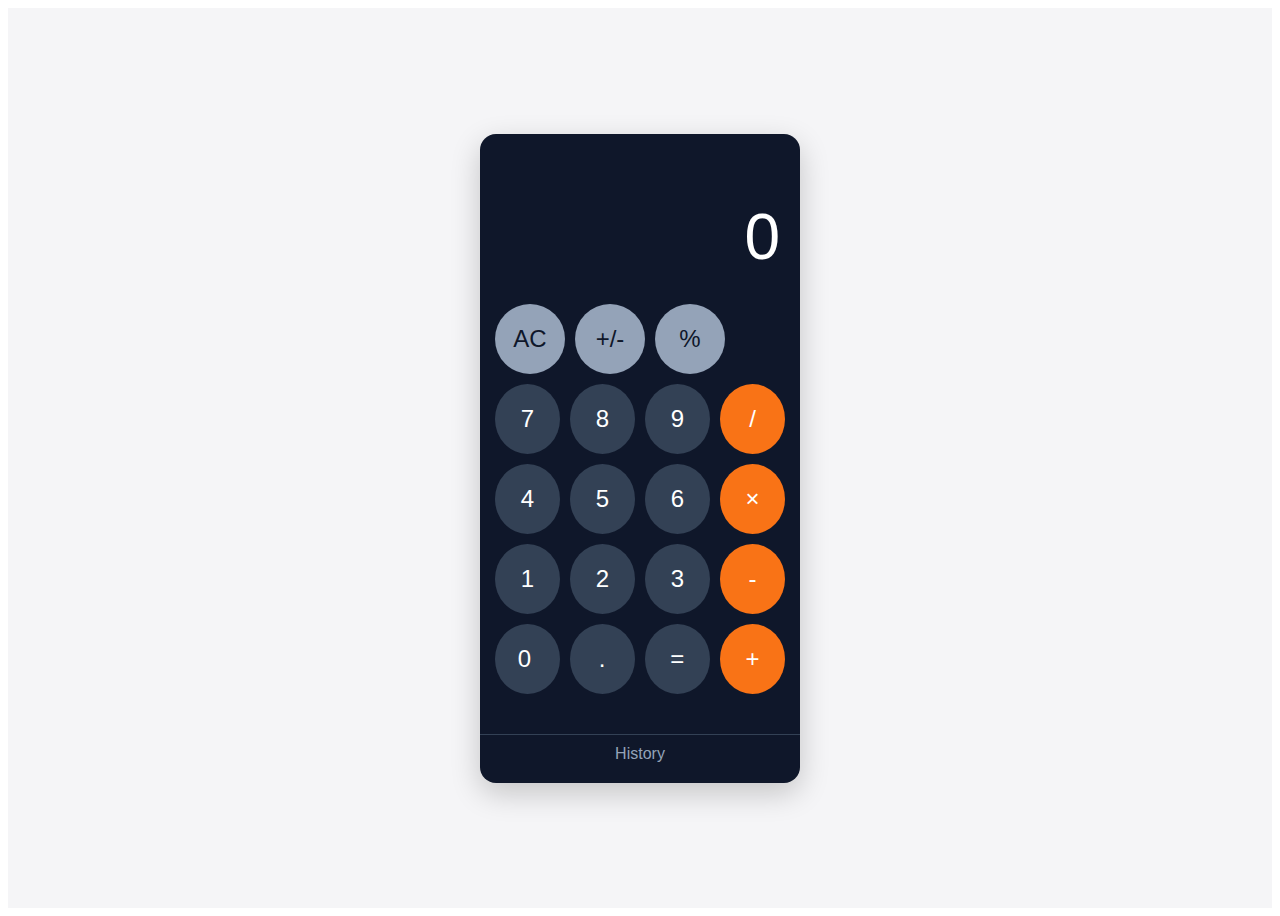
==== assignments/assignment-4/index.html @ 21147276 "assignment-4" ====
<!DOCTYPE html>
<html lang="en">
<head>
  <meta charset="UTF-8">
  <meta name="viewport" content="width=device-width, initial-scale=1.0">
  <title>Vanilla JS Calculator</title>
  <link rel="stylesheet" href="style.css">
</head>
<body>
  <div class="calculator-container">
    <div class="calculator">
      <div class="calc-display">0</div>
      <div class="calc-keypad">
        <div class="function-keys">
          <button class="calc-button function" data-value="clear">AC</button>
          <button class="calc-button function" data-value="sign">+/-</button>
          <button class="calc-button function" data-value="percent">%</button>
        </div>
        <div class="calc-row">
          <button class="calc-button" data-value="7">7</button>
          <button class="calc-button" data-value="8">8</button>
          <button class="calc-button" data-value="9">9</button>
          <button class="calc-button operator" data-value="/">/</button>
        </div>
        <div class="calc-row">
          <button class="calc-button" data-value="4">4</button>
          <button class="calc-button" data-value="5">5</button>
          <button class="calc-button" data-value="6">6</button>
          <button class="calc-button operator" data-value="*">×</button>
        </div>
        <div class="calc-row">
          <button class="calc-button" data-value="1">1</button>
          <button class="calc-button" data-value="2">2</button>
          <button class="calc-button" data-value="3">3</button>
          <button class="calc-button operator" data-value="-">-</button>
        </div>
        <div class="calc-row">
          <button class="calc-button" data-value="0">0</button>
          <button class="calc-button" data-value=".">.</button>
          <button class="calc-button" data-value="=">=</button>
          <button class="calc-button operator" data-value="+">+</button>
        </div>
      </div>
      <div class="history-container">
        <div class="history-title">History</div>
      </div>
    </div>
  </div>
  <script src="calculator.js"></script>
</body>
</html>
---- assignments/assignment-4/style.css ----
.calculator-container {
  display: flex;
  justify-content: center;
  align-items: center;
  min-height: 100vh;
  background-color: #f5f5f7;
  font-family: -apple-system, BlinkMacSystemFont, 'Segoe UI', Roboto, sans-serif;
}

.calculator {
  width: 320px;
  background-color: #0F172A;
  border-radius: 16px;
  overflow: hidden;
  box-shadow: 0 10px 30px rgba(0, 0, 0, 0.2);
}

.calc-display {
  height: 120px;
  display: flex;
  justify-content: flex-end;
  align-items: flex-end;
  color: white;
  font-size: 64px;
  font-weight: 300;
  padding: 20px;
  overflow: hidden;
  text-overflow: ellipsis;
  white-space: nowrap;
}

.calc-keypad {
  padding: 10px;
}

.calc-row {
  display: flex;
  margin-bottom: 10px;
}

.function-keys {
  display: flex;
  margin-bottom: 10px;
}

.calc-button {
  width: 70px;
  height: 70px;
  border-radius: 50%;
  border: none;
  margin: 0 5px;
  font-size: 24px;
  font-weight: 500;
  cursor: pointer;
  transition: all 0.2s ease;
  background-color: #334155;
  color: white;
  display: flex;
  justify-content: center;
  align-items: center;
}

.calc-button:active {
  transform: scale(0.95);
}

.function {
  background-color: #94a3b8;
  color: #0F172A;
}

.operator {
  background-color: #f97316;
  color: white;
}

.calc-button[data-value="0"] {
  width: 70px;
  border-radius: 50%;
  justify-content: center;
  padding-left: 0;
}

/* History styling */
.history-container {
  margin-top: 20px;
  max-height: 200px;
  overflow-y: auto;
  border-top: 1px solid #334155;
  padding: 10px;
}

.history-title {
  color: #94a3b8;
  font-size: 16px;
  margin-bottom: 10px;
  text-align: center;
}

.history-item {
  color: #94a3b8;
  font-size: 14px;
  margin-bottom: 5px;
  display: flex;
  justify-content: space-between;
}

.history-expression {
  color: #e2e8f0;
}

.history-result {
  color: #f97316;
}

.clear-history {
  background-color: #1e293b;
  color: #94a3b8;
  border: none;
  border-radius: 4px;
  padding: 5px 10px;
  font-size: 12px;
  cursor: pointer;
  margin-top: 10px;
  width: 100%;
  transition: all 0.2s ease;
}

.clear-history:hover {
  background-color: #334155;
  color: white;
}

/* Media queries for responsiveness */
@media (max-width: 375px) {
  .calculator {
    width: 280px;
  }
  
  .calc-button {
    width: 60px;
    height: 60px;
    font-size: 20px;
  }
  
  .calc-button[data-value="0"] {
    width: 60px;
    padding-left: 0;
  }
  
  .calc-display {
    height: 100px;
    font-size: 52px;
  }
  
  .history-container {
    max-height: 150px;
  }
}
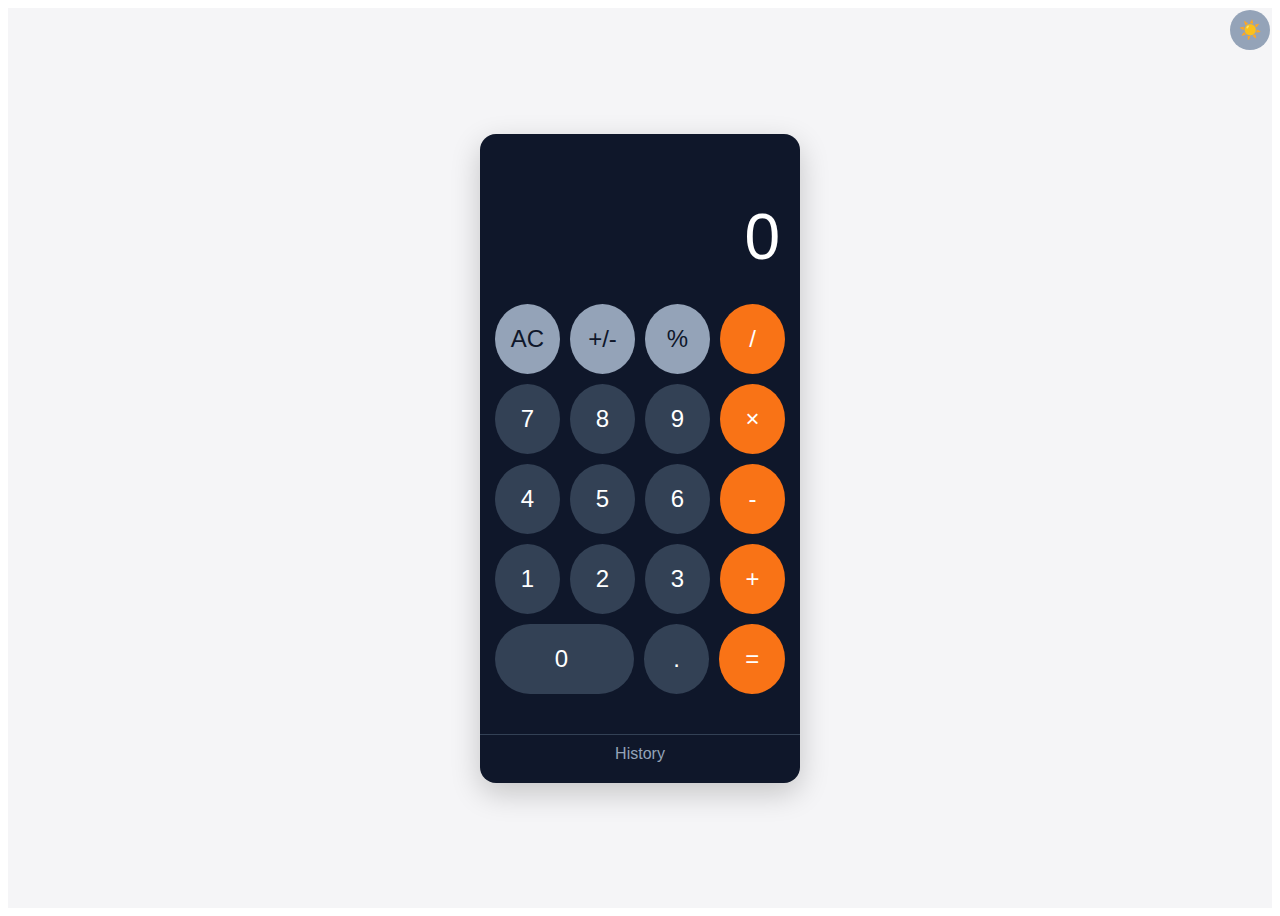
==== commit 3f940977: "assignment-4 final submission ts:04/15-10:15" ====
--- a/assignments/assignment-4/index.html
+++ b/assignments/assignment-4/index.html
@@ -11,35 +11,41 @@
   <div class="calculator-container">
     <div class="calculator">
       <div class="calc-display">0</div>
+      <div class="theme-switcher">
+        <button class="theme-toggle" id="theme-toggle">
+          <span class="theme-icon light">☀️</span>
+          <span class="theme-icon dark">🌙</span>
+        </button>
+      </div>
       <div class="calc-keypad">
         <div class="function-keys">
           <button class="calc-button function" data-value="clear">AC</button>
           <button class="calc-button function" data-value="sign">+/-</button>
           <button class="calc-button function" data-value="percent">%</button>
+          <button class="calc-button operator" data-value="/">/</button>
         </div>
         <div class="calc-row">
           <button class="calc-button" data-value="7">7</button>
           <button class="calc-button" data-value="8">8</button>
           <button class="calc-button" data-value="9">9</button>
-          <button class="calc-button operator" data-value="/">/</button>
+          <button class="calc-button operator" data-value="*">×</button>
         </div>
         <div class="calc-row">
           <button class="calc-button" data-value="4">4</button>
           <button class="calc-button" data-value="5">5</button>
           <button class="calc-button" data-value="6">6</button>
-          <button class="calc-button operator" data-value="*">×</button>
+          <button class="calc-button operator" data-value="-">-</button>
         </div>
         <div class="calc-row">
           <button class="calc-button" data-value="1">1</button>
           <button class="calc-button" data-value="2">2</button>
           <button class="calc-button" data-value="3">3</button>
-          <button class="calc-button operator" data-value="-">-</button>
+          <button class="calc-button operator" data-value="+">+</button>
         </div>
         <div class="calc-row">
-          <button class="calc-button" data-value="0">0</button>
+          <button class="calc-button double-width" data-value="0">0</button>
           <button class="calc-button" data-value=".">.</button>
-          <button class="calc-button" data-value="=">=</button>
-          <button class="calc-button operator" data-value="+">+</button>
+          <button class="calc-button operator" data-value="=">=</button>
         </div>
       </div>
       <div class="history-container">
--- a/assignments/assignment-4/style.css
+++ b/assignments/assignment-4/style.css
@@ -1,19 +1,54 @@
+
+:root {
+  /* Light theme (default) */
+  --background-color: #f5f5f7;
+  --calculator-bg: #0F172A;
+  --button-bg: #334155;
+  --func-button-bg: #94a3b8;
+  --operator-button-bg: #f97316;
+  --display-color: white;
+  --button-text: white;
+  --func-text: #0F172A;
+  --history-bg: #1e293b;
+  --history-text: #94a3b8;
+  --history-expression: #e2e8f0;
+  --history-result: #f97316;
+  --border-color: #334155;
+}
+
+.dark-theme {
+  --background-color: #1A1F2C;
+  --calculator-bg: #242938;
+  --button-bg: #444a59;
+  --func-button-bg: #8E9196;
+  --operator-button-bg: #f97316;
+  --display-color: white;
+  --button-text: white;
+  --func-text: #1A1F2C;
+  --history-bg: #2d3348;
+  --history-text: #8E9196;
+  --history-expression: #e2e8f0;
+  --history-result: #f97316;
+  --border-color: #444a59;
+}
 
 .calculator-container {
   display: flex;
   justify-content: center;
   align-items: center;
   min-height: 100vh;
-  background-color: #f5f5f7;
+  background-color: var(--background-color);
   font-family: -apple-system, BlinkMacSystemFont, 'Segoe UI', Roboto, sans-serif;
+  transition: background-color 0.3s ease;
 }
 
 .calculator {
   width: 320px;
-  background-color: #0F172A;
+  background-color: var(--calculator-bg);
   border-radius: 16px;
   overflow: hidden;
   box-shadow: 0 10px 30px rgba(0, 0, 0, 0.2);
+  transition: background-color 0.3s ease;
 }
 
 .calc-display {
@@ -21,13 +56,60 @@
   display: flex;
   justify-content: flex-end;
   align-items: flex-end;
-  color: white;
+  color: var(--display-color);
   font-size: 64px;
   font-weight: 300;
   padding: 20px;
   overflow: hidden;
   text-overflow: ellipsis;
   white-space: nowrap;
+}
+
+.theme-switcher {
+  position: absolute;
+  top: 10px;
+  right: 10px;
+}
+
+.theme-toggle {
+  width: 40px;
+  height: 40px;
+  border-radius: 50%;
+  background: none;
+  border: none;
+  cursor: pointer;
+  display: flex;
+  align-items: center;
+  justify-content: center;
+  font-size: 18px;
+  color: var(--button-text);
+  background-color: var(--func-button-bg);
+  transition: transform 0.3s ease;
+}
+
+.theme-toggle:hover {
+  transform: scale(1.1);
+}
+
+.theme-icon {
+  position: absolute;
+  transition: opacity 0.3s ease;
+}
+
+.dark .theme-icon.light {
+  opacity: 0;
+}
+
+.dark .theme-icon.dark {
+  opacity: 1;
+}
+
+.light .theme-icon.light {
+  opacity: 1;
+}
+
+.light .theme-icon.dark {
+  opacity: 0;
 }
 
 .calc-keypad {
@@ -54,8 +136,8 @@
   font-weight: 500;
   cursor: pointer;
   transition: all 0.2s ease;
-  background-color: #334155;
-  color: white;
+  background-color: var(--button-bg);
+  color: var(--button-text);
   display: flex;
   justify-content: center;
   align-items: center;
@@ -66,18 +148,18 @@
 }
 
 .function {
-  background-color: #94a3b8;
-  color: #0F172A;
+  background-color: var(--func-button-bg);
+  color: var(--func-text);
 }
 
 .operator {
-  background-color: #f97316;
+  background-color: var(--operator-button-bg);
   color: white;
 }
 
-.calc-button[data-value="0"] {
-  width: 70px;
-  border-radius: 50%;
+.double-width {
+  width: 150px;
+  border-radius: 35px;
   justify-content: center;
   padding-left: 0;
 }
@@ -87,19 +169,20 @@
   margin-top: 20px;
   max-height: 200px;
   overflow-y: auto;
-  border-top: 1px solid #334155;
+  border-top: 1px solid var(--border-color);
   padding: 10px;
+  transition: background-color 0.3s ease;
 }
 
 .history-title {
-  color: #94a3b8;
+  color: var(--history-text);
   font-size: 16px;
   margin-bottom: 10px;
   text-align: center;
 }
 
 .history-item {
-  color: #94a3b8;
+  color: var(--history-text);
   font-size: 14px;
   margin-bottom: 5px;
   display: flex;
@@ -107,16 +190,16 @@
 }
 
 .history-expression {
-  color: #e2e8f0;
+  color: var(--history-expression);
 }
 
 .history-result {
-  color: #f97316;
+  color: var(--history-result);
 }
 
 .clear-history {
-  background-color: #1e293b;
-  color: #94a3b8;
+  background-color: var(--history-bg);
+  color: var(--history-text);
   border: none;
   border-radius: 4px;
   padding: 5px 10px;
@@ -128,8 +211,8 @@
 }
 
 .clear-history:hover {
-  background-color: #334155;
-  color: white;
+  background-color: var(--border-color);
+  color: var(--display-color);
 }
 
 /* Media queries for responsiveness */
@@ -144,9 +227,8 @@
     font-size: 20px;
   }
   
-  .calc-button[data-value="0"] {
-    width: 60px;
-    padding-left: 0;
+  .double-width {
+    width: 130px;
   }
   
   .calc-display {
